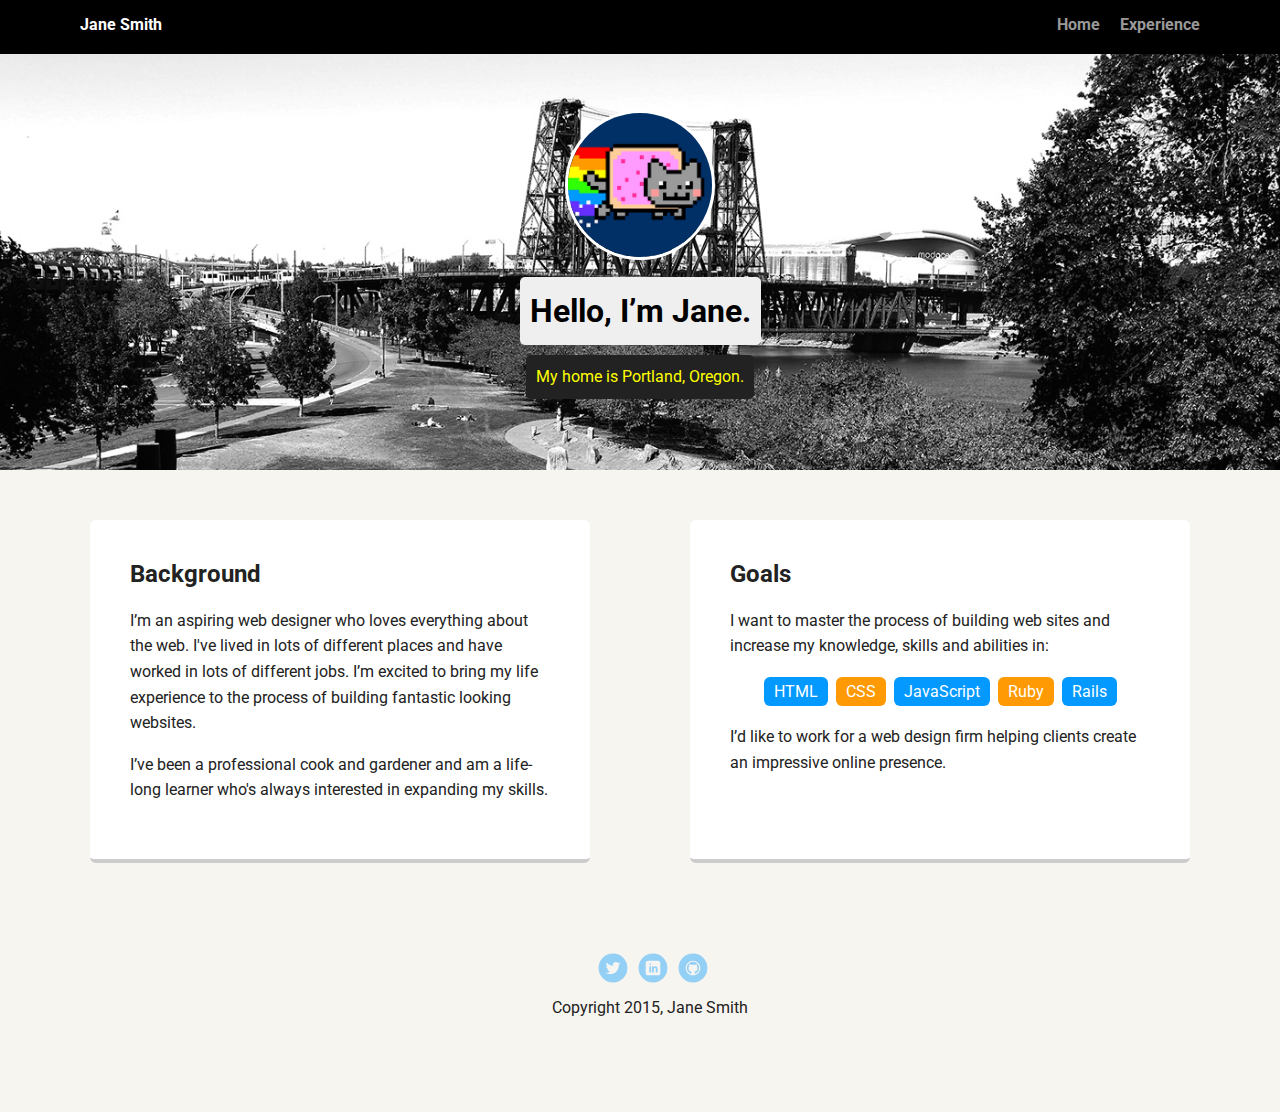
==== index.html @ d346cdd3 "Initial commit" ====
<!doctype html>
<html lang="en">
<head>
  <meta charset="utf-8">
  <title>Jane Smith's Profile</title>
  <meta name="viewport" content="width=device-width, initial-scale=1.0">
  <link rel="stylesheet" href="styles.css">
  <link href="https://fonts.googleapis.com/css?family=Muli%7CRoboto:400,300,500,700,900" rel="stylesheet"></head>
  <body>

    <div class="main-nav">
        <ul class="nav">
          <li class="name">Jane Smith</li>
          <li><a href="#">Home</a></li>
          <li><a href="#">Experience</a></li>
        </ul>
    </div>

    <header>
      <img src="images/me.png" alt="Drawing of Jane Smith" class="profile-image">
      <h1 class="tag name">Hello, I’m Jane.</h1>
      <p class="tag location">My home is Portland, Oregon.</p>
    </header>

    <main class="flex">
      <div class="card">
        <h2>Background</h2>
        <p>I’m an aspiring web designer who loves everything about the web. I've lived in lots of different places and have worked in lots of different jobs. I’m excited to bring my life experience to the process of building fantastic looking websites.</p>
        <p>I’ve been a professional cook and gardener and am a life-long learner who's always interested in expanding my skills.</p>
      </div> 

      <div class="card">
        <h2>Goals</h2>
        <p>I want to master the process of building web sites and increase my knowledge, skills and abilities in:</p>
        <ul class="skills">
          <li>HTML</li>
          <li>CSS</li>
          <li>JavaScript</li>
          <li>Ruby</li>
          <li>Rails</li>
        </ul>
        <p>I’d like to work for a web design firm helping clients create an impressive online presence.</p>
      </div> 

    </main>
    <footer>
      <ul>
        <li><a href="#" class="social twitter">Twitter</a></li>
        <li><a href="#" class="social linkedin">LinkedIn</a></li>
        <li><a href="#" class="social github">Github</a></li>
      </ul>
      <p class="copyright">Copyright 2015, Jane Smith</p>
    </footer>
  </body>
  </html>
---- styles.css ----
/* Global Layout Set-up */
* { 
  box-sizing: border-box;
}
  
body {
  margin: 0;
  padding: 0;
  text-align: center;
  font-family: 'Roboto', sans-serif;
  color: #222;
  background: #f7f5f0;
}
/* Link Styles */

a {
  text-decoration: none;
  color: #999;
}
a:hover {
  color: #6633ff;
}

/* Section Styles */

.main-nav {
  width: 100%;
  background: black;
  min-height: 30px;
  padding: 10px;
  position: fixed;
  text-align: center;
}
.nav {
  display: flex;
  justify-content: space-around;
  font-weight: 700;
  list-style-type: none;
  margin: 0 auto;
  padding: 0;
}

.nav .name {
    display: block;
    margin-right: auto;
    color: white;
}
.nav li {
  padding: 5px 10px 10px 10px;
}
.nav a {
  transition: all .5s;
}
.nav a:hover {
  color: white
}

header {
  text-align: center;
  background: url('images/portland.jpg') no-repeat top center ;
  background-size: cover;
  overflow: hidden;
  padding-top: 60px;
}
header {
  line-height: 1.5;
}
header .profile-image {
  margin-top: 50px;
  width: 150px;
  height: 150px;
  border-radius: 50%;
  border: 3px solid white;
  transition: all .5s;
}
header .profile-image:hover {
  transform: scale(1.2) rotate(5deg);
}
.tag {
  background-color: #efefef;
  color: black;
  padding: 10px;
  border-radius: 5px;
  display: table;
  margin: 10px auto;
} 
.location {
  background-color: #222;
  color: yellow;
}
.card {
  margin: 30px;
  padding: 20px 40px 40px;
  max-width: 500px;
  text-align: left;
  background: #fff;
  border-bottom: 4px solid #ccc;
  border-radius: 6px;
  transition: all .5s;
}
.card:hover {
  border-color: #ff99ff;
}

ul.skills {
  padding: 0;
  text-align: center;
}

.skills li {
  border-radius: 6px;
  display: inline-block;
  background: #ff9904;
  color: white;
  padding: 5px 10px;
  margin: 2px;
}

.skills li:nth-child(odd) {
  background: #0399ff;
}

footer {
  width: 100%;
  min-height: 30px;
  padding: 20px 0 40px 20px;
}

footer .copyright {
  top: -8px;
  font-size: .75em;
}

footer ul {
  list-style-type: none;
  margin: 0;
  padding: 0;
}

footer ul li {
  display: inline-block;
}

a.social {
  display: inline-block;
  text-indent: -9999px;
  margin-left: 5px;
  width: 30px;
  height: 30px;
  background-size: 30px 30px;
  opacity: .4;
  transition: all .5s;
}
a.twitter {
  background-image: url(images/twitter.svg);
}
a.linkedin {
  background-image: url(images/linkedin.svg);
}
a.github {
  background-image: url(images/github.svg);
}
a.social:hover {
  opacity: 1;
}
.clearfix {
  clear: both;
}

/* Styles for larger screens */
@media screen and (min-width: 720px) {
  
  .flex {
      display: -ms-flexbox;      /* TWEENER - IE 10 */
      display: flex; 
      max-width: 1200px;
      -ms-flex-pack: distribute;
      justify-content: space-around;
      margin: 0 auto;
  }

  header {
    min-height: 470px;
  }

  .nav {
    max-width: 1200px;
    padding: 0 30px;
  }


  main {
    padding-top: 20px;
  }

  main p {
    line-height: 1.6em;
  }

  footer {
    font-size: 1.3em;
    max-width: 1200px;
    margin: 40px auto;
  }

}
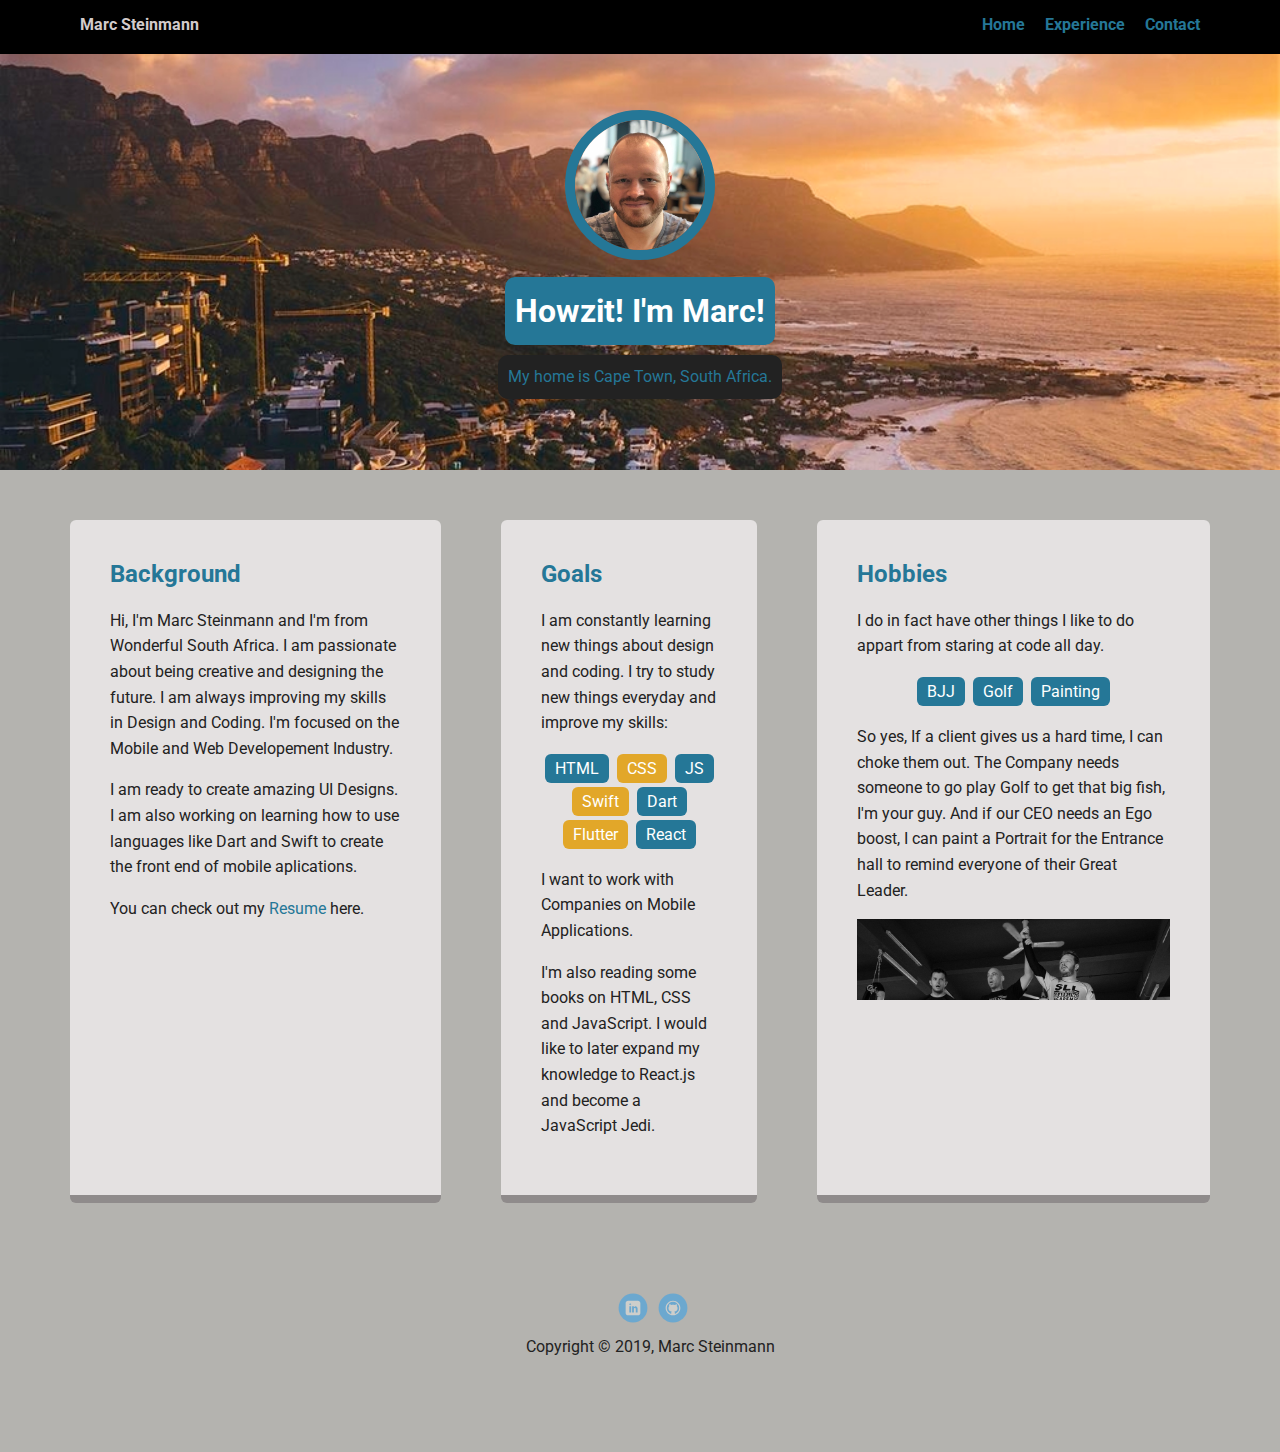
==== commit 24581f4c: "Finished the project." ====
--- a/index.html
+++ b/index.html
@@ -2,54 +2,81 @@
 <html lang="en">
 <head>
   <meta charset="utf-8">
-  <title>Jane Smith's Profile</title>
+  <title>Marc Steinmann's Profile</title>
   <meta name="viewport" content="width=device-width, initial-scale=1.0">
   <link rel="stylesheet" href="styles.css">
   <link href="https://fonts.googleapis.com/css?family=Muli%7CRoboto:400,300,500,700,900" rel="stylesheet"></head>
   <body>
 
-    <div class="main-nav">
+    <nav class="main-nav">
         <ul class="nav">
-          <li class="name">Jane Smith</li>
-          <li><a href="#">Home</a></li>
-          <li><a href="#">Experience</a></li>
+          <li class="name">Marc Steinmann</li>
+          <li><a href="index.html">Home</a></li>
+          <li><a href="experience.html">Experience</a></li>
+          <li><a href="contact.html">Contact</a></li>
         </ul>
-    </div>
+      </nav>
 
     <header>
-      <img src="images/me.png" alt="Drawing of Jane Smith" class="profile-image">
-      <h1 class="tag name">Hello, I’m Jane.</h1>
-      <p class="tag location">My home is Portland, Oregon.</p>
+      <img src="images/marc.jpg" alt="Picture of Marc Steinmann" class="profile-image">
+      <h1 class="tag name">Howzit! I'm Marc!</h1>
+      <p class="tag location">My home is Cape Town, South Africa.</p>
     </header>
 
     <main class="flex">
-      <div class="card">
+      <section class="card">
         <h2>Background</h2>
-        <p>I’m an aspiring web designer who loves everything about the web. I've lived in lots of different places and have worked in lots of different jobs. I’m excited to bring my life experience to the process of building fantastic looking websites.</p>
-        <p>I’ve been a professional cook and gardener and am a life-long learner who's always interested in expanding my skills.</p>
-      </div> 
+        <p>Hi, I'm Marc Steinmann and I'm from Wonderful South Africa. 
+          I am passionate about being creative and designing the future.
+          I am always improving my skills in Design and Coding.
+          I'm focused on the Mobile and Web Developement Industry.</p>
+        <p>I am ready to create amazing UI Designs. 
+          I am also working on learning how to use languages like Dart 
+          and Swift to create the front end of mobile aplications.</p>
+          <p>You can check out my <a href="experience.html">Resume</a> here.</p>
+      </section> 
 
-      <div class="card">
+      <section class="card">
         <h2>Goals</h2>
-        <p>I want to master the process of building web sites and increase my knowledge, skills and abilities in:</p>
+        <p>I am constantly learning new things about design and coding.
+          I try to study new things everyday and improve my skills:</p>
         <ul class="skills">
           <li>HTML</li>
           <li>CSS</li>
-          <li>JavaScript</li>
-          <li>Ruby</li>
-          <li>Rails</li>
+          <li>JS</li>
+          <li>Swift</li>
+          <li>Dart</li>
+          <li>Flutter</li>
+          <li>React</li>
         </ul>
-        <p>I’d like to work for a web design firm helping clients create an impressive online presence.</p>
-      </div> 
+        <p>I want to work with Companies on Mobile Applications.</p>
+        <p>I'm also reading some books on HTML, CSS and JavaScript. 
+          I would like to later expand my knowledge to React.js and become a JavaScript Jedi.</p>
+      </section> 
+
+      <section class="card">
+          <h2>Hobbies</h2>
+          <p>I do in fact have other things I like to do appart from staring at code all day.</p>
+          <ul class="hobbies">
+            <li>BJJ</li>
+            <li>Golf</li>
+            <li>Painting</li>
+          </ul>
+          <p>So yes, If a client gives us a hard time, I can choke them out. 
+            The Company needs someone to go play Golf to get that big fish, I'm your guy.
+            And if our CEO needs an Ego boost, I can paint a Portrait for the Entrance hall 
+            to remind everyone of their Great Leader.
+          </p>
+          <img src="images/bjj.jpg" alt="Picture of Marc winning at BJJ" class="bjjimg">
+        </section>
 
     </main>
     <footer>
       <ul>
-        <li><a href="#" class="social twitter">Twitter</a></li>
-        <li><a href="#" class="social linkedin">LinkedIn</a></li>
-        <li><a href="#" class="social github">Github</a></li>
+        <li><a href="https://www.linkedin.com/in/marc-steinmann-893847193/" target="_blank" class="social linkedin">LinkedIn</a></li>
+        <li><a href="https://github.com/marc-design-dev" target="_blank" class="social github">Github</a></li>
       </ul>
-      <p class="copyright">Copyright 2015, Jane Smith</p>
+      <p class="copyright">Copyright &copy 2019, Marc Steinmann</p>
     </footer>
   </body>
   </html>
--- a/styles.css
+++ b/styles.css
@@ -9,16 +9,16 @@
   text-align: center;
   font-family: 'Roboto', sans-serif;
   color: #222;
-  background: #f7f5f0;
+  background: #b4b3af;
 }
 /* Link Styles */
 
 a {
   text-decoration: none;
-  color: #999;
+  color: #257797;
 }
 a:hover {
-  color: #6633ff;
+  color: #e2a729;
 }
 
 /* Section Styles */
@@ -43,7 +43,7 @@
 .nav .name {
     display: block;
     margin-right: auto;
-    color: white;
+    color: rgb(211, 203, 203);
 }
 .nav li {
   padding: 5px 10px 10px 10px;
@@ -52,12 +52,12 @@
   transition: all .5s;
 }
 .nav a:hover {
-  color: white
+  color: #e2a729;
 }
 
 header {
   text-align: center;
-  background: url('images/portland.jpg') no-repeat top center ;
+  background: url('images/capetown.jpg') no-repeat top center ;
   background-size: cover;
   overflow: hidden;
   padding-top: 60px;
@@ -70,36 +70,69 @@
   width: 150px;
   height: 150px;
   border-radius: 50%;
-  border: 3px solid white;
+  border: 10px solid #257797;
   transition: all .5s;
 }
 header .profile-image:hover {
   transform: scale(1.2) rotate(5deg);
+  border-color: #e2a729;
 }
 .tag {
-  background-color: #efefef;
-  color: black;
+  background-color: #257797;
+  color: rgb(255, 255, 255);
   padding: 10px;
-  border-radius: 5px;
+  border-radius: 10px;
   display: table;
   margin: 10px auto;
 } 
 .location {
   background-color: #222;
-  color: yellow;
+  color: #257797;
 }
 .card {
   margin: 30px;
   padding: 20px 40px 40px;
   max-width: 500px;
   text-align: left;
-  background: #fff;
-  border-bottom: 4px solid #ccc;
+  background: rgb(228, 225, 225);
+  border-bottom: 8px solid rgb(143, 139, 139);
   border-radius: 6px;
   transition: all .5s;
 }
 .card:hover {
-  border-color: #ff99ff;
+  border-color: #e2a729;
+}
+
+.xp {
+  margin: 30px;
+  padding: 20px 40px 40px;
+  max-width: 1000px;
+  text-align: left;
+  background: rgb(228, 225, 225);
+  border-bottom: 15px solid rgb(143, 139, 139);
+  border-radius: 6px;
+  transition: all 1s;
+}
+.xp:hover {
+  border-color: #e2a729;
+}
+
+.contact {
+  margin: 30px;
+  padding: 20px 40px 40px;
+  max-width: 1000px;
+  text-align: left;
+  background: rgb(228, 225, 225);
+  border-bottom: 15px solid rgb(143, 139, 139);
+  border-radius: 6px;
+  transition: all 1s;
+}
+.contact:hover {
+  border-color: #e2a729;
+}
+
+h2 {
+  color: #257797
 }
 
 ul.skills {
@@ -110,14 +143,66 @@
 .skills li {
   border-radius: 6px;
   display: inline-block;
-  background: #ff9904;
+  background: #e2a729;
   color: white;
   padding: 5px 10px;
   margin: 2px;
 }
 
 .skills li:nth-child(odd) {
-  background: #0399ff;
+  background: #257797;
+}
+
+ul.hobbies {
+  padding: 0;
+  text-align: center;
+}
+
+.hobbies li {
+  border-radius: 6px;
+  display: inline-block;
+  background: #257797;
+  color: white;
+  padding: 5px 10px;
+  margin: 2px;
+}
+
+ul.skills {
+  padding: 0;
+  text-align: center;
+}
+
+section .bjjimg {
+  max-width: 100%;
+  min-height: auto;
+}
+
+.xpskills li {
+  border-radius: 6px;
+  display: inline-block;
+  color: white;
+  text-align: center;
+  padding: 5px 10px;
+  margin: 2px;
+  filter: grayscale(20%);
+}
+
+ul.xpskills {
+  padding: 0;
+  text-align: center;
+}
+
+.sociallinks li {  
+  display: inline-block;
+}
+
+ul.sociallinks {
+ text-align: center;
+ padding: 0px;
+}
+
+.sociallinks img {
+  margin: 0 20px;
 }
 
 footer {
@@ -151,9 +236,7 @@
   opacity: .4;
   transition: all .5s;
 }
-a.twitter {
-  background-image: url(images/twitter.svg);
-}
+
 a.linkedin {
   background-image: url(images/linkedin.svg);
 }
